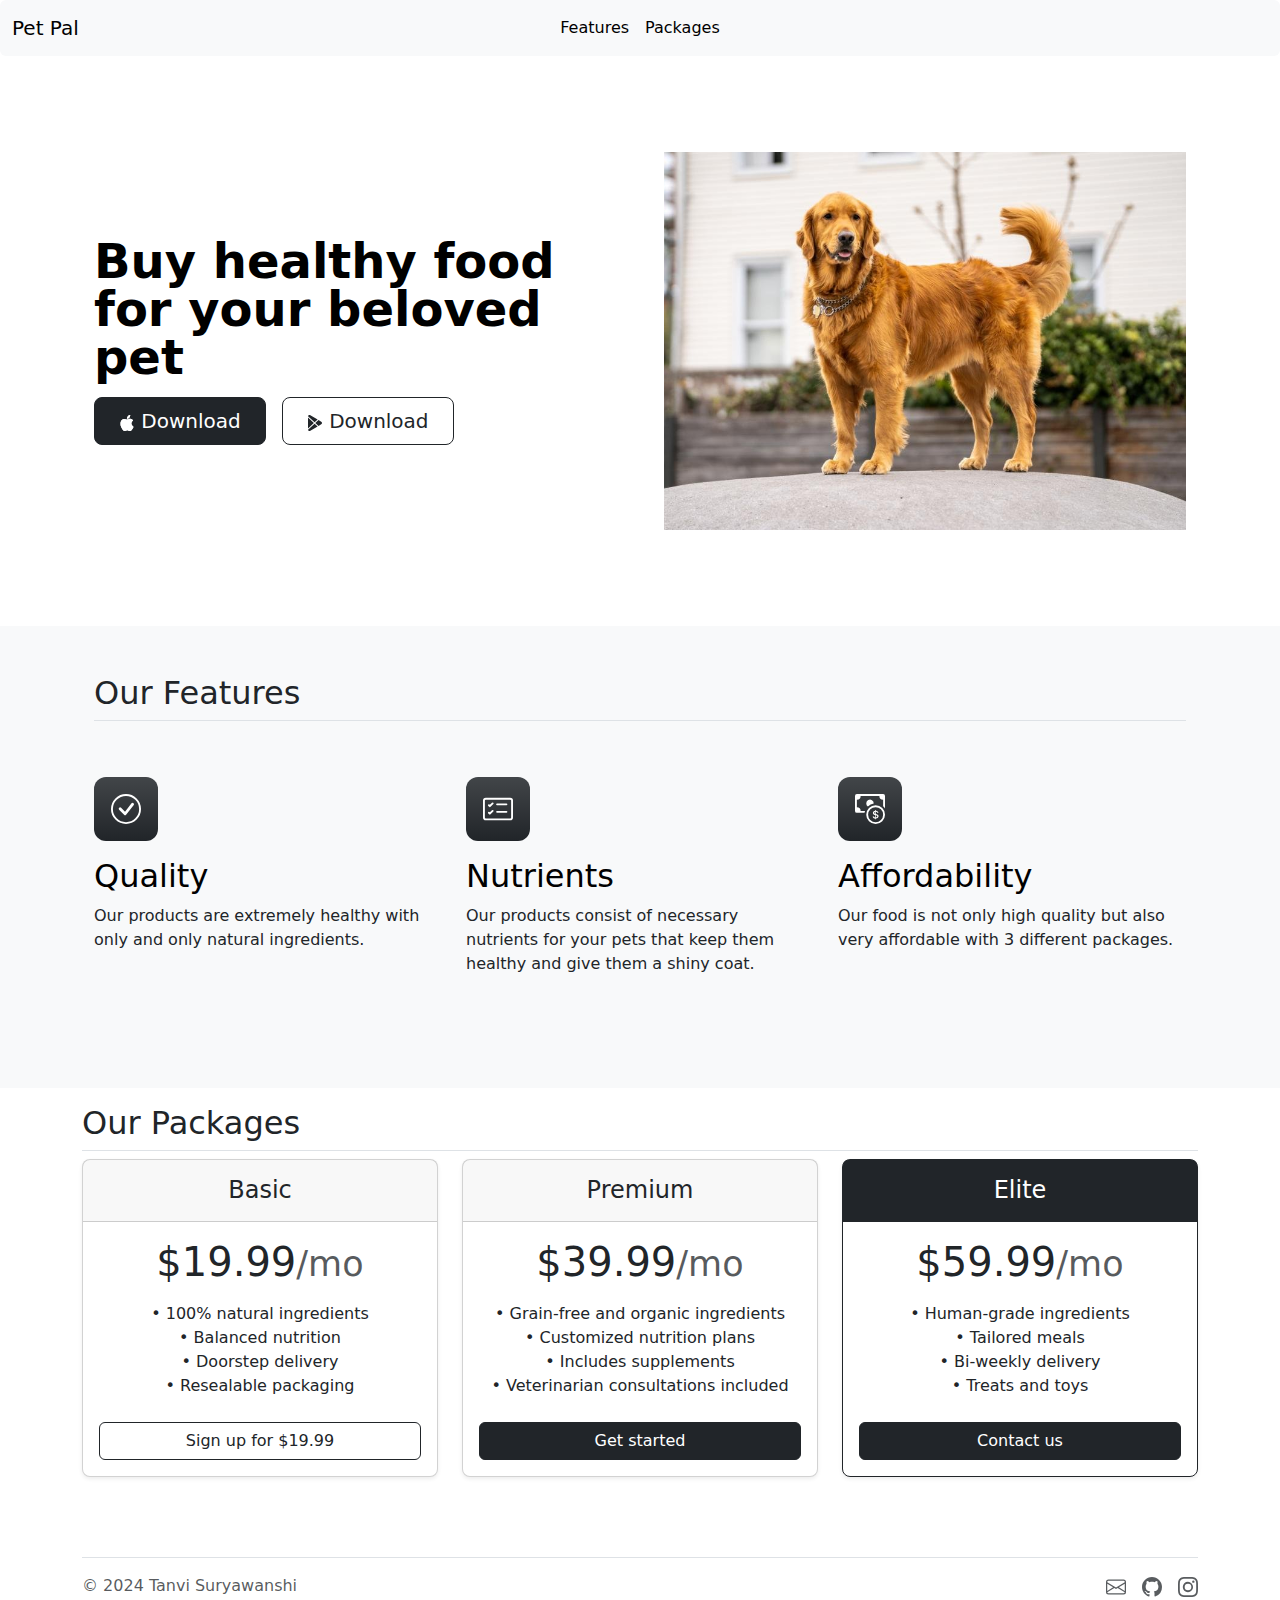
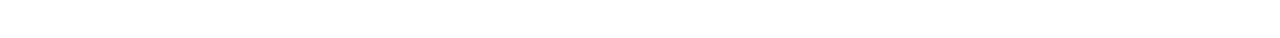
==== index.html @ a878d47d "Add files via upload" ====
<!DOCTYPE html>
<html>
    <head>
        <meta charset="UTF-8">
        <title>Pet Pal</title>
        <link rel="stylesheet" href="./styles.css">
        <link href="https://cdn.jsdelivr.net/npm/bootstrap@5.3.3/dist/css/bootstrap.min.css" rel="stylesheet" integrity="sha384-QWTKZyjpPEjISv5WaRU9OFeRpok6YctnYmDr5pNlyT2bRjXh0JMhjY6hW+ALEwIH" crossorigin="anonymous">
    </head>
    <body>
        <section>
            <nav class="navbar navbar-expand-lg bg-body-tertiary rounded" aria-label="Thirteenth navbar example">
                <div class="container-fluid">
                  <div class="collapse navbar-collapse d-lg-flex" id="navbarsExample11">
                    <a class="navbar-brand col-lg-3 me-0"> Pet Pal</a>
                    <ul class="navbar-nav col-lg-6 justify-content-lg-center">
                      <li class="nav-item">
                        <a class="nav-link active" aria-current="page" href="#our-features">Features</a>
                      </li>
                      <li class="nav-item">
                        <a class="nav-link active" href="#packages">Packages</a>
                      </li>
                    </ul>
                  </div>
                </div>
              </nav>
        </section>

        <section>
        <div class="container col-xxl-8 px-4 py-5">
            <div class="row flex-lg-row-reverse align-items-center g-5 py-5">
              <div class="col-10 col-sm-8 col-lg-6">
                <img src="./img/dog.jpeg" class="d-block mx-lg-auto img-fluid" alt="dog" width="700" height="700" loading="lazy">
              </div>
              <div class="col-lg-6">
                <h1 class="display-5 fw-bold text-body-emphasis lh-1 mb-3">Buy healthy food for your beloved pet</h1>
                <div class="d-grid gap-2 d-md-flex justify-content-md-start">
                  <button type="button" class="btn btn-dark btn-lg px-4 me-md-2" fdprocessedid="vuxpwe">
                    <svg xmlns="http://www.w3.org/2000/svg" width="16" height="16" fill="currentColor" class="bi bi-apple" viewBox="0 0 16 16">
                        <path d="M11.182.008C11.148-.03 9.923.023 8.857 1.18c-1.066 1.156-.902 2.482-.878 2.516s1.52.087 2.475-1.258.762-2.391.728-2.43m3.314 11.733c-.048-.096-2.325-1.234-2.113-3.422s1.675-2.789 1.698-2.854-.597-.79-1.254-1.157a3.7 3.7 0 0 0-1.563-.434c-.108-.003-.483-.095-1.254.116-.508.139-1.653.589-1.968.607-.316.018-1.256-.522-2.267-.665-.647-.125-1.333.131-1.824.328-.49.196-1.422.754-2.074 2.237-.652 1.482-.311 3.83-.067 4.56s.625 1.924 1.273 2.796c.576.984 1.34 1.667 1.659 1.899s1.219.386 1.843.067c.502-.308 1.408-.485 1.766-.472.357.013 1.061.154 1.782.539.571.197 1.111.115 1.652-.105.541-.221 1.324-1.059 2.238-2.758q.52-1.185.473-1.282"/>
                        <path d="M11.182.008C11.148-.03 9.923.023 8.857 1.18c-1.066 1.156-.902 2.482-.878 2.516s1.52.087 2.475-1.258.762-2.391.728-2.43m3.314 11.733c-.048-.096-2.325-1.234-2.113-3.422s1.675-2.789 1.698-2.854-.597-.79-1.254-1.157a3.7 3.7 0 0 0-1.563-.434c-.108-.003-.483-.095-1.254.116-.508.139-1.653.589-1.968.607-.316.018-1.256-.522-2.267-.665-.647-.125-1.333.131-1.824.328-.49.196-1.422.754-2.074 2.237-.652 1.482-.311 3.83-.067 4.56s.625 1.924 1.273 2.796c.576.984 1.34 1.667 1.659 1.899s1.219.386 1.843.067c.502-.308 1.408-.485 1.766-.472.357.013 1.061.154 1.782.539.571.197 1.111.115 1.652-.105.541-.221 1.324-1.059 2.238-2.758q.52-1.185.473-1.282"/>
                      </svg> Download</button>

                  <button type="button" class="btn btn-outline-dark btn-lg px-4" fdprocessedid="vdfuxh">
                    <svg xmlns="http://www.w3.org/2000/svg" width="16" height="16" fill="currentColor" class="bi bi-google-play" viewBox="0 0 16 16">
                    <path d="M14.222 9.374c1.037-.61 1.037-2.137 0-2.748L11.528 5.04 8.32 8l3.207 2.96zm-3.595 2.116L7.583 8.68 1.03 14.73c.201 1.029 1.36 1.61 2.303 1.055zM1 13.396V2.603L6.846 8zM1.03 1.27l6.553 6.05 3.044-2.81L3.333.215C2.39-.341 1.231.24 1.03 1.27"/>
                    </svg> Download</button>
                </div>
              </div>
            </div>
          </div>
        </section>

        <section id="our-features" style="background-color: #f8f9fa;">
            <div class="container px-4 py-5" id="featured-3">
                <h2 class="pb-2 border-bottom">Our Features</h2>
                <div class="row g-4 py-5 row-cols-1 row-cols-lg-3">
                  <div class="feature col">
                    <div class="feature-icon d-inline-flex align-items-center justify-content-center text-bg-dark bg-gradient fs-2 mb-3">
                        <svg xmlns="http://www.w3.org/2000/svg" width="30" height="30" fill="currentColor" class="bi bi-check-circle" viewBox="0 0 16 16">
                            <path d="M8 15A7 7 0 1 1 8 1a7 7 0 0 1 0 14m0 1A8 8 0 1 0 8 0a8 8 0 0 0 0 16"/>
                            <path d="m10.97 4.97-.02.022-3.473 4.425-2.093-2.094a.75.75 0 0 0-1.06 1.06L6.97 11.03a.75.75 0 0 0 1.079-.02l3.992-4.99a.75.75 0 0 0-1.071-1.05"/>
                          </svg>                    </div>
                    <h3 class="fs-2 text-body-emphasis">Quality</h3>
                    <p>Our products are extremely healthy with only and only natural ingredients.</p>
                  </div>
                  <div class="feature col">
                    <div class="feature-icon d-inline-flex align-items-center justify-content-center text-bg-dark bg-gradient fs-2 mb-3">
                        <svg xmlns="http://www.w3.org/2000/svg" width="30" height="30" fill="currentColor" class="bi bi-card-checklist" viewBox="0 0 16 16">
                            <path d="M14.5 3a.5.5 0 0 1 .5.5v9a.5.5 0 0 1-.5.5h-13a.5.5 0 0 1-.5-.5v-9a.5.5 0 0 1 .5-.5zm-13-1A1.5 1.5 0 0 0 0 3.5v9A1.5 1.5 0 0 0 1.5 14h13a1.5 1.5 0 0 0 1.5-1.5v-9A1.5 1.5 0 0 0 14.5 2z"/>
                            <path d="M7 5.5a.5.5 0 0 1 .5-.5h5a.5.5 0 0 1 0 1h-5a.5.5 0 0 1-.5-.5m-1.496-.854a.5.5 0 0 1 0 .708l-1.5 1.5a.5.5 0 0 1-.708 0l-.5-.5a.5.5 0 1 1 .708-.708l.146.147 1.146-1.147a.5.5 0 0 1 .708 0M7 9.5a.5.5 0 0 1 .5-.5h5a.5.5 0 0 1 0 1h-5a.5.5 0 0 1-.5-.5m-1.496-.854a.5.5 0 0 1 0 .708l-1.5 1.5a.5.5 0 0 1-.708 0l-.5-.5a.5.5 0 0 1 .708-.708l.146.147 1.146-1.147a.5.5 0 0 1 .708 0"/>
                          </svg>
                    </div>                    
                    <h3 class="fs-2 text-body-emphasis">Nutrients</h3>
                    <p>Our products consist of necessary nutrients for your pets that keep them healthy and give them a shiny coat.</p>
                  </div>
                  <div class="feature col">
                    <div class="feature-icon d-inline-flex align-items-center justify-content-center text-bg-dark bg-gradient fs-2 mb-3">
                        <svg xmlns="http://www.w3.org/2000/svg" width="30" height="30" fill="currentColor" class="bi bi-cash-coin" viewBox="0 0 16 16">
                            <path fill-rule="evenodd" d="M11 15a4 4 0 1 0 0-8 4 4 0 0 0 0 8m5-4a5 5 0 1 1-10 0 5 5 0 0 1 10 0"/>
                            <path d="M9.438 11.944c.047.596.518 1.06 1.363 1.116v.44h.375v-.443c.875-.061 1.386-.529 1.386-1.207 0-.618-.39-.936-1.09-1.1l-.296-.07v-1.2c.376.043.614.248.671.532h.658c-.047-.575-.54-1.024-1.329-1.073V8.5h-.375v.45c-.747.073-1.255.522-1.255 1.158 0 .562.378.92 1.007 1.066l.248.061v1.272c-.384-.058-.639-.27-.696-.563h-.668zm1.36-1.354c-.369-.085-.569-.26-.569-.522 0-.294.216-.514.572-.578v1.1zm.432.746c.449.104.655.272.655.569 0 .339-.257.571-.709.614v-1.195z"/>
                            <path d="M1 0a1 1 0 0 0-1 1v8a1 1 0 0 0 1 1h4.083q.088-.517.258-1H3a2 2 0 0 0-2-2V3a2 2 0 0 0 2-2h10a2 2 0 0 0 2 2v3.528c.38.34.717.728 1 1.154V1a1 1 0 0 0-1-1z"/>
                            <path d="M9.998 5.083 10 5a2 2 0 1 0-3.132 1.65 6 6 0 0 1 3.13-1.567"/>
                          </svg>                    </div>
                    <h3 class="fs-2 text-body-emphasis">Affordability</h3>
                    <p>Our food is not only high quality but also very affordable with 3 different packages.</p>
                  </div>
                </div>
              </div>
        </section>

        <section id="packages">
        <div class="container py-3">  
            <main>
              <h2 class="pb-2 border-bottom">Our Packages</h2>
              <div class="row row-cols-1 row-cols-md-3 mb-3 text-center">
                <div class="col">
                  <div class="card mb-4 rounded-3 shadow-sm">
                    <div class="card-header py-3">
                      <h4 class="my-0 fw-normal">Basic</h4>
                    </div>
                    <div class="card-body">
                      <h1 class="card-title pricing-card-title">$19.99<small class="text-body-secondary fw-light">/mo</small></h1>
                      <ul class="list-unstyled mt-3 mb-4">
                        <li>• 100% natural ingredients</li>
                        <li>• Balanced nutrition</li>
                        <li>• Doorstep delivery</li>
                        <li>• Resealable packaging</li>
                      </ul>
                      <button type="button" class="w-100 btn btn-outline-dark">Sign up for $19.99</button>
                    </div>
                  </div>
                </div>
                <div class="col">
                  <div class="card mb-4 rounded-3 shadow-sm">
                    <div class="card-header py-3">
                      <h4 class="my-0 fw-normal">Premium</h4>
                    </div>
                    <div class="card-body">
                      <h1 class="card-title pricing-card-title">$39.99<small class="text-body-secondary fw-light">/mo</small></h1>
                      <ul class="list-unstyled mt-3 mb-4">
                        <li>• Grain-free and organic ingredients</li>
                        <li>• Customized nutrition plans</li>
                        <li>• Includes supplements</li>
                        <li>• Veterinarian consultations included</li>
                      </ul>
                      <button type="button" class="w-100 btn btn-dark btn-primary">Get started</button>
                    </div>
                  </div>
                </div>
                <div class="col">
                  <div class="card mb-4 rounded-3 shadow-sm border-dark">
                    <div class="card-header py-3 text-bg-dark border-dark">
                      <h4 class="my-0 fw-normal">Elite</h4>
                    </div>
                    <div class="card-body">
                      <h1 class="card-title pricing-card-title">$59.99<small class="text-body-secondary fw-light">/mo</small></h1>
                      <ul class="list-unstyled mt-3 mb-4">
                        <li>• Human-grade ingredients</li>
                        <li>• Tailored meals</li>
                        <li>• Bi-weekly delivery</li>
                        <li>• Treats and toys</li>
                      </ul>
                      <button type="button" class="w-100 btn btn-dark btn-primary">Contact us</button>
                    </div>
                  </div>
                </div>
            </div>
            </main>
        </section>

        <section>
        <div class="container">
            <footer class="d-flex flex-wrap justify-content-between align-items-center py-3 my-4 border-top">
              <div class="col-md-4 d-flex align-items-center">
                <span class="mb-3 mb-md-0 text-body-secondary">© 2024 Tanvi Suryawanshi</span>
              </div>
          
              <ul class="nav col-md-4 justify-content-end list-unstyled d-flex">
                <li class="ms-3"><a class="text-body-secondary" href="mailto:tanvisuryawanshi09@gmail.com">
                    <svg xmlns="http://www.w3.org/2000/svg" width="20" height="20" fill="currentColor" class="bi bi-envelope" viewBox="0 0 16 16">
                    <path d="M0 4a2 2 0 0 1 2-2h12a2 2 0 0 1 2 2v8a2 2 0 0 1-2 2H2a2 2 0 0 1-2-2zm2-1a1 1 0 0 0-1 1v.217l7 4.2 7-4.2V4a1 1 0 0 0-1-1zm13 2.383-4.708 2.825L15 11.105zm-.034 6.876-5.64-3.471L8 9.583l-1.326-.795-5.64 3.47A1 1 0 0 0 2 13h12a1 1 0 0 0 .966-.741M1 11.105l4.708-2.897L1 5.383z"/></svg>                    
                    <path d="M8 0C5.829 0 5.556.01 4.703.048 3.85.088 3.269.222 2.76.42a3.9 3.9 0 0 0-1.417.923A3.9 3.9 0 0 0 .42 2.76C.222 3.268.087 3.85.048 4.7.01 5.555 0 5.827 0 8.001c0 2.172.01 2.444.048 3.297.04.852.174 1.433.372 1.942.205.526.478.972.923 1.417.444.445.89.719 1.416.923.51.198 1.09.333 1.942.372C5.555 15.99 5.827 16 8 16s2.444-.01 3.298-.048c.851-.04 1.434-.174 1.943-.372a3.9 3.9 0 0 0 1.416-.923c.445-.445.718-.891.923-1.417.197-.509.332-1.09.372-1.942C15.99 10.445 16 10.173 16 8s-.01-2.445-.048-3.299c-.04-.851-.175-1.433-.372-1.941a3.9 3.9 0 0 0-.923-1.417A3.9 3.9 0 0 0 13.24.42c-.51-.198-1.092-.333-1.943-.372C10.443.01 10.172 0 7.998 0zm-.717 1.442h.718c2.136 0 2.389.007 3.232.046.78.035 1.204.166 1.486.275.373.145.64.319.92.599s.453.546.598.92c.11.281.24.705.275 1.485.039.843.047 1.096.047 3.231s-.008 2.389-.047 3.232c-.035.78-.166 1.203-.275 1.485a2.5 2.5 0 0 1-.599.919c-.28.28-.546.453-.92.598-.28.11-.704.24-1.485.276-.843.038-1.096.047-3.232.047s-2.39-.009-3.233-.047c-.78-.036-1.203-.166-1.485-.276a2.5 2.5 0 0 1-.92-.598 2.5 2.5 0 0 1-.6-.92c-.109-.281-.24-.705-.275-1.485-.038-.843-.046-1.096-.046-3.233s.008-2.388.046-3.231c.036-.78.166-1.204.276-1.486.145-.373.319-.64.599-.92s.546-.453.92-.598c.282-.11.705-.24 1.485-.276.738-.034 1.024-.044 2.515-.045zm4.988 1.328a.96.96 0 1 0 0 1.92.96.96 0 0 0 0-1.92m-4.27 1.122a4.109 4.109 0 1 0 0 8.217 4.109 4.109 0 0 0 0-8.217m0 1.441a2.667 2.667 0 1 1 0 5.334 2.667 2.667 0 0 1 0-5.334"/>
                  </svg><use xlink:href="mailto:tanvisuryawanshi09@gmail.com"></use></svg></a></li>
                
                <li class="ms-3"><a class="text-body-secondary" href="https://github.com/TanviS3000">
                    <svg xmlns="http://www.w3.org/2000/svg" width="20" height="20" fill="currentColor" class="bi bi-github" viewBox="0 0 16 16">
                    <path d="M8 0C3.58 0 0 3.58 0 8c0 3.54 2.29 6.53 5.47 7.59.4.07.55-.17.55-.38 0-.19-.01-.82-.01-1.49-2.01.37-2.53-.49-2.69-.94-.09-.23-.48-.94-.82-1.13-.28-.15-.68-.52-.01-.53.63-.01 1.08.58 1.23.82.72 1.21 1.87.87 2.33.66.07-.52.28-.87.51-1.07-1.78-.2-3.64-.89-3.64-3.95 0-.87.31-1.59.82-2.15-.08-.2-.36-1.02.08-2.12 0 0 .67-.21 2.2.82.64-.18 1.32-.27 2-.27s1.36.09 2 .27c1.53-1.04 2.2-.82 2.2-.82.44 1.1.16 1.92.08 2.12.51.56.82 1.27.82 2.15 0 3.07-1.87 3.75-3.65 3.95.29.25.54.73.54 1.48 0 1.07-.01 1.93-.01 2.2 0 .21.15.46.55.38A8.01 8.01 0 0 0 16 8c0-4.42-3.58-8-8-8"/>
                  </svg><use xlink:href="https://github.com/TanviS3000"></use></svg></a></li>

                <li class="ms-3"><a class="text-body-secondary" href="https://www.instagram.com/tanwie.art/">
                    <svg xmlns="http://www.w3.org/2000/svg" width="20" height="20" fill="currentColor" class="bi bi-instagram" viewBox="0 0 16 16">
                    <path d="M8 0C5.829 0 5.556.01 4.703.048 3.85.088 3.269.222 2.76.42a3.9 3.9 0 0 0-1.417.923A3.9 3.9 0 0 0 .42 2.76C.222 3.268.087 3.85.048 4.7.01 5.555 0 5.827 0 8.001c0 2.172.01 2.444.048 3.297.04.852.174 1.433.372 1.942.205.526.478.972.923 1.417.444.445.89.719 1.416.923.51.198 1.09.333 1.942.372C5.555 15.99 5.827 16 8 16s2.444-.01 3.298-.048c.851-.04 1.434-.174 1.943-.372a3.9 3.9 0 0 0 1.416-.923c.445-.445.718-.891.923-1.417.197-.509.332-1.09.372-1.942C15.99 10.445 16 10.173 16 8s-.01-2.445-.048-3.299c-.04-.851-.175-1.433-.372-1.941a3.9 3.9 0 0 0-.923-1.417A3.9 3.9 0 0 0 13.24.42c-.51-.198-1.092-.333-1.943-.372C10.443.01 10.172 0 7.998 0zm-.717 1.442h.718c2.136 0 2.389.007 3.232.046.78.035 1.204.166 1.486.275.373.145.64.319.92.599s.453.546.598.92c.11.281.24.705.275 1.485.039.843.047 1.096.047 3.231s-.008 2.389-.047 3.232c-.035.78-.166 1.203-.275 1.485a2.5 2.5 0 0 1-.599.919c-.28.28-.546.453-.92.598-.28.11-.704.24-1.485.276-.843.038-1.096.047-3.232.047s-2.39-.009-3.233-.047c-.78-.036-1.203-.166-1.485-.276a2.5 2.5 0 0 1-.92-.598 2.5 2.5 0 0 1-.6-.92c-.109-.281-.24-.705-.275-1.485-.038-.843-.046-1.096-.046-3.233s.008-2.388.046-3.231c.036-.78.166-1.204.276-1.486.145-.373.319-.64.599-.92s.546-.453.92-.598c.282-.11.705-.24 1.485-.276.738-.034 1.024-.044 2.515-.045zm4.988 1.328a.96.96 0 1 0 0 1.92.96.96 0 0 0 0-1.92m-4.27 1.122a4.109 4.109 0 1 0 0 8.217 4.109 4.109 0 0 0 0-8.217m0 1.441a2.667 2.667 0 1 1 0 5.334 2.667 2.667 0 0 1 0-5.334"/>
                  </svg><use xlink:href="https://www.instagram.com/tanwie.art/?next=%2F"></use></svg></a></li>
                </ul>
            </footer>
          </div>
        </section>
        <script src="https://cdn.jsdelivr.net/npm/bootstrap@5.3.3/dist/js/bootstrap.bundle.min.js" integrity="sha384-YvpcrYf0tY3lHB60NNkmXc5s9fDVZLESaAA55NDzOxhy9GkcIdslK1eN7N6jIeHz" crossorigin="anonymous"></script>
    </body>
</html>
---- styles.css ----
#packages{
    margin: 0;
}
#our-features{
    margin: 0;
}
.feature-icon {
    width: 4rem;
    height: 4rem;
    border-radius: .75rem;
  }
  
  .icon-square {
    width: 3rem;
    height: 3rem;
    border-radius: .75rem;
  }
  
  .text-shadow-1 { text-shadow: 0 .125rem .25rem rgba(0, 0, 0, .25); }
  .text-shadow-2 { text-shadow: 0 .25rem .5rem rgba(0, 0, 0, .25); }
  .text-shadow-3 { text-shadow: 0 .5rem 1.5rem rgba(0, 0, 0, .25); }
  
  .card-cover {
    background-repeat: no-repeat;
    background-position: center center;
    background-size: cover;
  }
  
  .feature-icon-small {
    width: 3rem;
    height: 3rem;
  }
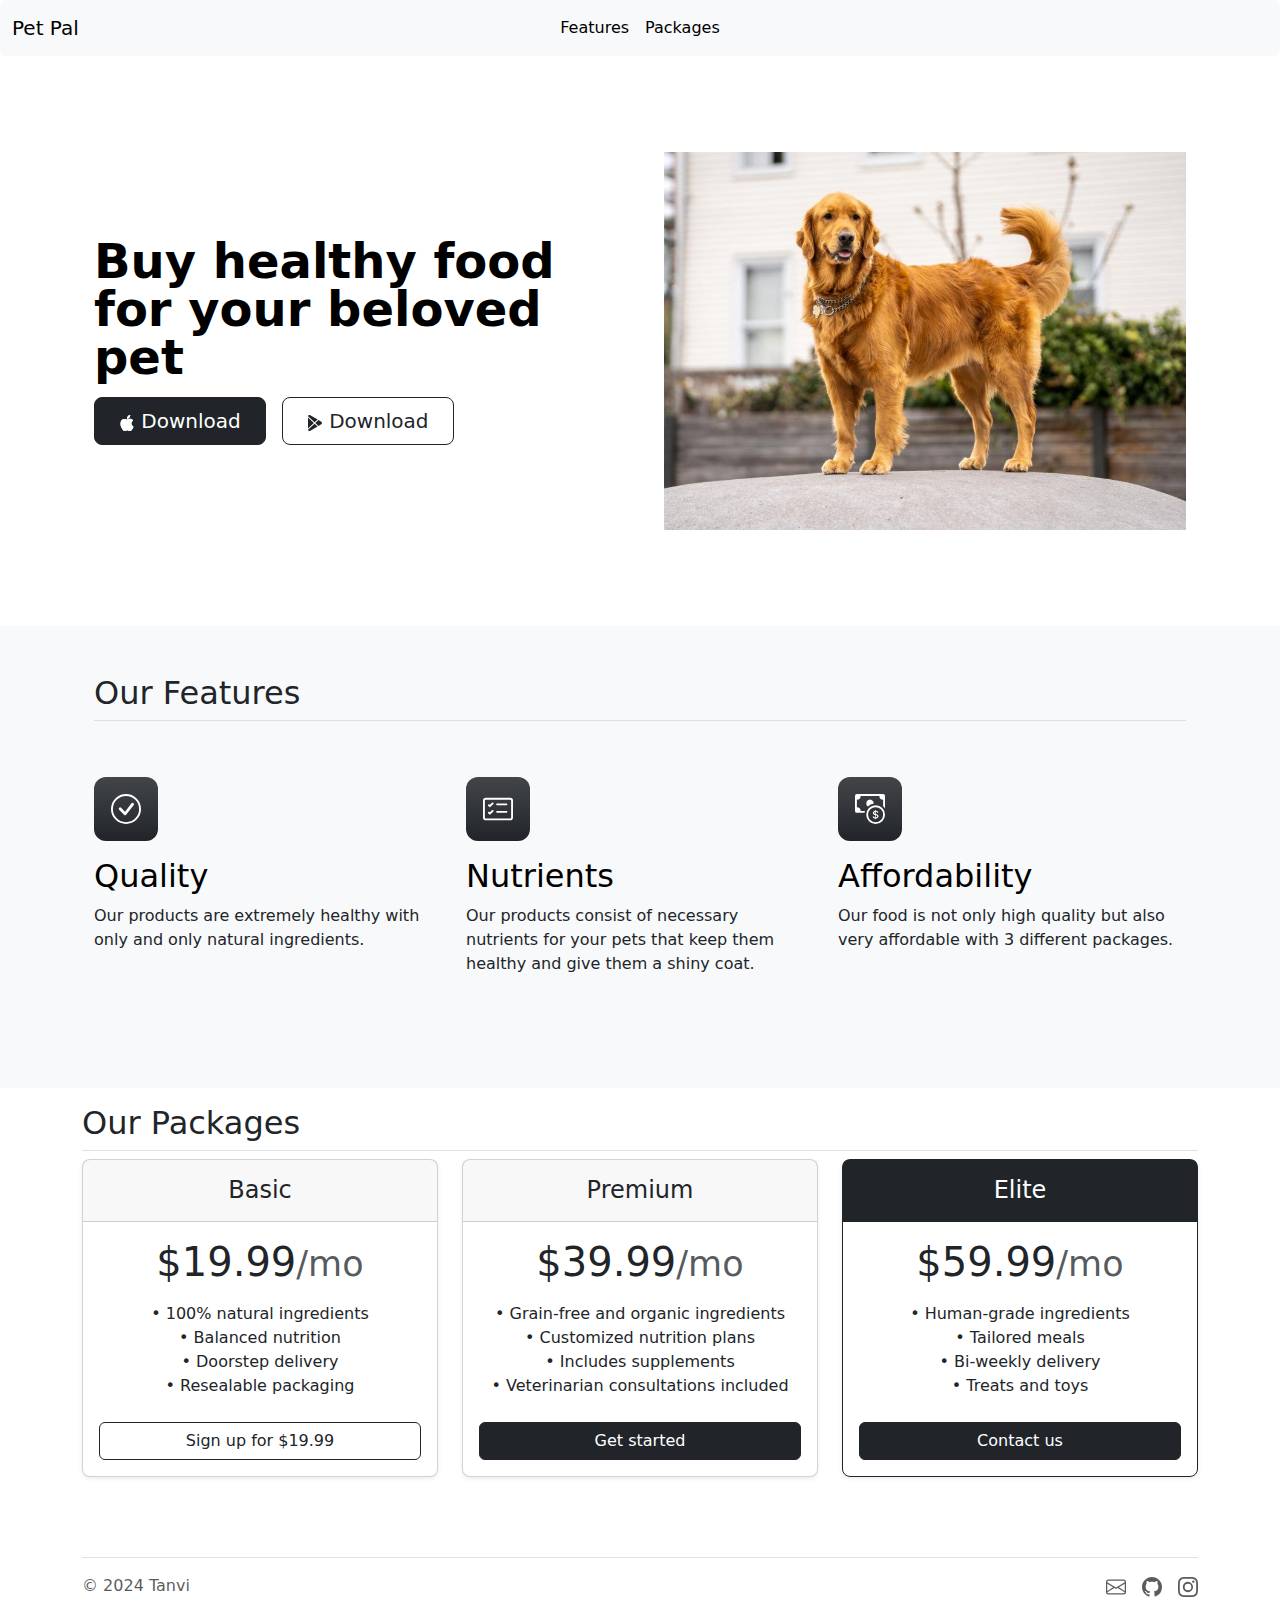
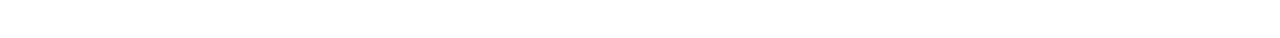
==== commit 31766e2c: "Update index.html" ====
--- a/index.html
+++ b/index.html
@@ -2,6 +2,7 @@
 <html>
     <head>
         <meta charset="UTF-8">
+        <meta name="google-site-verification" content="aONLQ59jD9PFVnNXiLnT8rm_-4p3q3zXYM1SEtptKpk" />
         <title>Pet Pal</title>
         <link rel="stylesheet" href="./styles.css">
         <link href="https://cdn.jsdelivr.net/npm/bootstrap@5.3.3/dist/css/bootstrap.min.css" rel="stylesheet" integrity="sha384-QWTKZyjpPEjISv5WaRU9OFeRpok6YctnYmDr5pNlyT2bRjXh0JMhjY6hW+ALEwIH" crossorigin="anonymous">
@@ -152,29 +153,29 @@
         <div class="container">
             <footer class="d-flex flex-wrap justify-content-between align-items-center py-3 my-4 border-top">
               <div class="col-md-4 d-flex align-items-center">
-                <span class="mb-3 mb-md-0 text-body-secondary">© 2024 Tanvi Suryawanshi</span>
+                <span class="mb-3 mb-md-0 text-body-secondary">© 2024 Tanvi</span>
               </div>
           
               <ul class="nav col-md-4 justify-content-end list-unstyled d-flex">
-                <li class="ms-3"><a class="text-body-secondary" href="mailto:tanvisuryawanshi09@gmail.com">
+                <li class="ms-3"><a class="text-body-secondary" href="mailto:tanvicodeseveryday@gmail.com">
                     <svg xmlns="http://www.w3.org/2000/svg" width="20" height="20" fill="currentColor" class="bi bi-envelope" viewBox="0 0 16 16">
                     <path d="M0 4a2 2 0 0 1 2-2h12a2 2 0 0 1 2 2v8a2 2 0 0 1-2 2H2a2 2 0 0 1-2-2zm2-1a1 1 0 0 0-1 1v.217l7 4.2 7-4.2V4a1 1 0 0 0-1-1zm13 2.383-4.708 2.825L15 11.105zm-.034 6.876-5.64-3.471L8 9.583l-1.326-.795-5.64 3.47A1 1 0 0 0 2 13h12a1 1 0 0 0 .966-.741M1 11.105l4.708-2.897L1 5.383z"/></svg>                    
                     <path d="M8 0C5.829 0 5.556.01 4.703.048 3.85.088 3.269.222 2.76.42a3.9 3.9 0 0 0-1.417.923A3.9 3.9 0 0 0 .42 2.76C.222 3.268.087 3.85.048 4.7.01 5.555 0 5.827 0 8.001c0 2.172.01 2.444.048 3.297.04.852.174 1.433.372 1.942.205.526.478.972.923 1.417.444.445.89.719 1.416.923.51.198 1.09.333 1.942.372C5.555 15.99 5.827 16 8 16s2.444-.01 3.298-.048c.851-.04 1.434-.174 1.943-.372a3.9 3.9 0 0 0 1.416-.923c.445-.445.718-.891.923-1.417.197-.509.332-1.09.372-1.942C15.99 10.445 16 10.173 16 8s-.01-2.445-.048-3.299c-.04-.851-.175-1.433-.372-1.941a3.9 3.9 0 0 0-.923-1.417A3.9 3.9 0 0 0 13.24.42c-.51-.198-1.092-.333-1.943-.372C10.443.01 10.172 0 7.998 0zm-.717 1.442h.718c2.136 0 2.389.007 3.232.046.78.035 1.204.166 1.486.275.373.145.64.319.92.599s.453.546.598.92c.11.281.24.705.275 1.485.039.843.047 1.096.047 3.231s-.008 2.389-.047 3.232c-.035.78-.166 1.203-.275 1.485a2.5 2.5 0 0 1-.599.919c-.28.28-.546.453-.92.598-.28.11-.704.24-1.485.276-.843.038-1.096.047-3.232.047s-2.39-.009-3.233-.047c-.78-.036-1.203-.166-1.485-.276a2.5 2.5 0 0 1-.92-.598 2.5 2.5 0 0 1-.6-.92c-.109-.281-.24-.705-.275-1.485-.038-.843-.046-1.096-.046-3.233s.008-2.388.046-3.231c.036-.78.166-1.204.276-1.486.145-.373.319-.64.599-.92s.546-.453.92-.598c.282-.11.705-.24 1.485-.276.738-.034 1.024-.044 2.515-.045zm4.988 1.328a.96.96 0 1 0 0 1.92.96.96 0 0 0 0-1.92m-4.27 1.122a4.109 4.109 0 1 0 0 8.217 4.109 4.109 0 0 0 0-8.217m0 1.441a2.667 2.667 0 1 1 0 5.334 2.667 2.667 0 0 1 0-5.334"/>
-                  </svg><use xlink:href="mailto:tanvisuryawanshi09@gmail.com"></use></svg></a></li>
+                  </svg><use xlink:href="mailto:tanvicodeseveryday@gmail.com"></use></svg></a></li>
                 
                 <li class="ms-3"><a class="text-body-secondary" href="https://github.com/TanviS3000">
                     <svg xmlns="http://www.w3.org/2000/svg" width="20" height="20" fill="currentColor" class="bi bi-github" viewBox="0 0 16 16">
                     <path d="M8 0C3.58 0 0 3.58 0 8c0 3.54 2.29 6.53 5.47 7.59.4.07.55-.17.55-.38 0-.19-.01-.82-.01-1.49-2.01.37-2.53-.49-2.69-.94-.09-.23-.48-.94-.82-1.13-.28-.15-.68-.52-.01-.53.63-.01 1.08.58 1.23.82.72 1.21 1.87.87 2.33.66.07-.52.28-.87.51-1.07-1.78-.2-3.64-.89-3.64-3.95 0-.87.31-1.59.82-2.15-.08-.2-.36-1.02.08-2.12 0 0 .67-.21 2.2.82.64-.18 1.32-.27 2-.27s1.36.09 2 .27c1.53-1.04 2.2-.82 2.2-.82.44 1.1.16 1.92.08 2.12.51.56.82 1.27.82 2.15 0 3.07-1.87 3.75-3.65 3.95.29.25.54.73.54 1.48 0 1.07-.01 1.93-.01 2.2 0 .21.15.46.55.38A8.01 8.01 0 0 0 16 8c0-4.42-3.58-8-8-8"/>
-                  </svg><use xlink:href="https://github.com/TanviS3000"></use></svg></a></li>
+                  </svg><use xlink:href="https://github.com/TanviCodesEveryday"></use></svg></a></li>
 
-                <li class="ms-3"><a class="text-body-secondary" href="https://www.instagram.com/tanwie.art/">
+                <li class="ms-3"><a class="text-body-secondary" href="https://www.instagram.com/">
                     <svg xmlns="http://www.w3.org/2000/svg" width="20" height="20" fill="currentColor" class="bi bi-instagram" viewBox="0 0 16 16">
                     <path d="M8 0C5.829 0 5.556.01 4.703.048 3.85.088 3.269.222 2.76.42a3.9 3.9 0 0 0-1.417.923A3.9 3.9 0 0 0 .42 2.76C.222 3.268.087 3.85.048 4.7.01 5.555 0 5.827 0 8.001c0 2.172.01 2.444.048 3.297.04.852.174 1.433.372 1.942.205.526.478.972.923 1.417.444.445.89.719 1.416.923.51.198 1.09.333 1.942.372C5.555 15.99 5.827 16 8 16s2.444-.01 3.298-.048c.851-.04 1.434-.174 1.943-.372a3.9 3.9 0 0 0 1.416-.923c.445-.445.718-.891.923-1.417.197-.509.332-1.09.372-1.942C15.99 10.445 16 10.173 16 8s-.01-2.445-.048-3.299c-.04-.851-.175-1.433-.372-1.941a3.9 3.9 0 0 0-.923-1.417A3.9 3.9 0 0 0 13.24.42c-.51-.198-1.092-.333-1.943-.372C10.443.01 10.172 0 7.998 0zm-.717 1.442h.718c2.136 0 2.389.007 3.232.046.78.035 1.204.166 1.486.275.373.145.64.319.92.599s.453.546.598.92c.11.281.24.705.275 1.485.039.843.047 1.096.047 3.231s-.008 2.389-.047 3.232c-.035.78-.166 1.203-.275 1.485a2.5 2.5 0 0 1-.599.919c-.28.28-.546.453-.92.598-.28.11-.704.24-1.485.276-.843.038-1.096.047-3.232.047s-2.39-.009-3.233-.047c-.78-.036-1.203-.166-1.485-.276a2.5 2.5 0 0 1-.92-.598 2.5 2.5 0 0 1-.6-.92c-.109-.281-.24-.705-.275-1.485-.038-.843-.046-1.096-.046-3.233s.008-2.388.046-3.231c.036-.78.166-1.204.276-1.486.145-.373.319-.64.599-.92s.546-.453.92-.598c.282-.11.705-.24 1.485-.276.738-.034 1.024-.044 2.515-.045zm4.988 1.328a.96.96 0 1 0 0 1.92.96.96 0 0 0 0-1.92m-4.27 1.122a4.109 4.109 0 1 0 0 8.217 4.109 4.109 0 0 0 0-8.217m0 1.441a2.667 2.667 0 1 1 0 5.334 2.667 2.667 0 0 1 0-5.334"/>
-                  </svg><use xlink:href="https://www.instagram.com/tanwie.art/?next=%2F"></use></svg></a></li>
+                  </svg><use xlink:href="https://www.instagram.com/tanviCodesEveryday/?next=%2F"></use></svg></a></li>
                 </ul>
             </footer>
           </div>
         </section>
         <script src="https://cdn.jsdelivr.net/npm/bootstrap@5.3.3/dist/js/bootstrap.bundle.min.js" integrity="sha384-YvpcrYf0tY3lHB60NNkmXc5s9fDVZLESaAA55NDzOxhy9GkcIdslK1eN7N6jIeHz" crossorigin="anonymous"></script>
     </body>
-</html>+</html>
